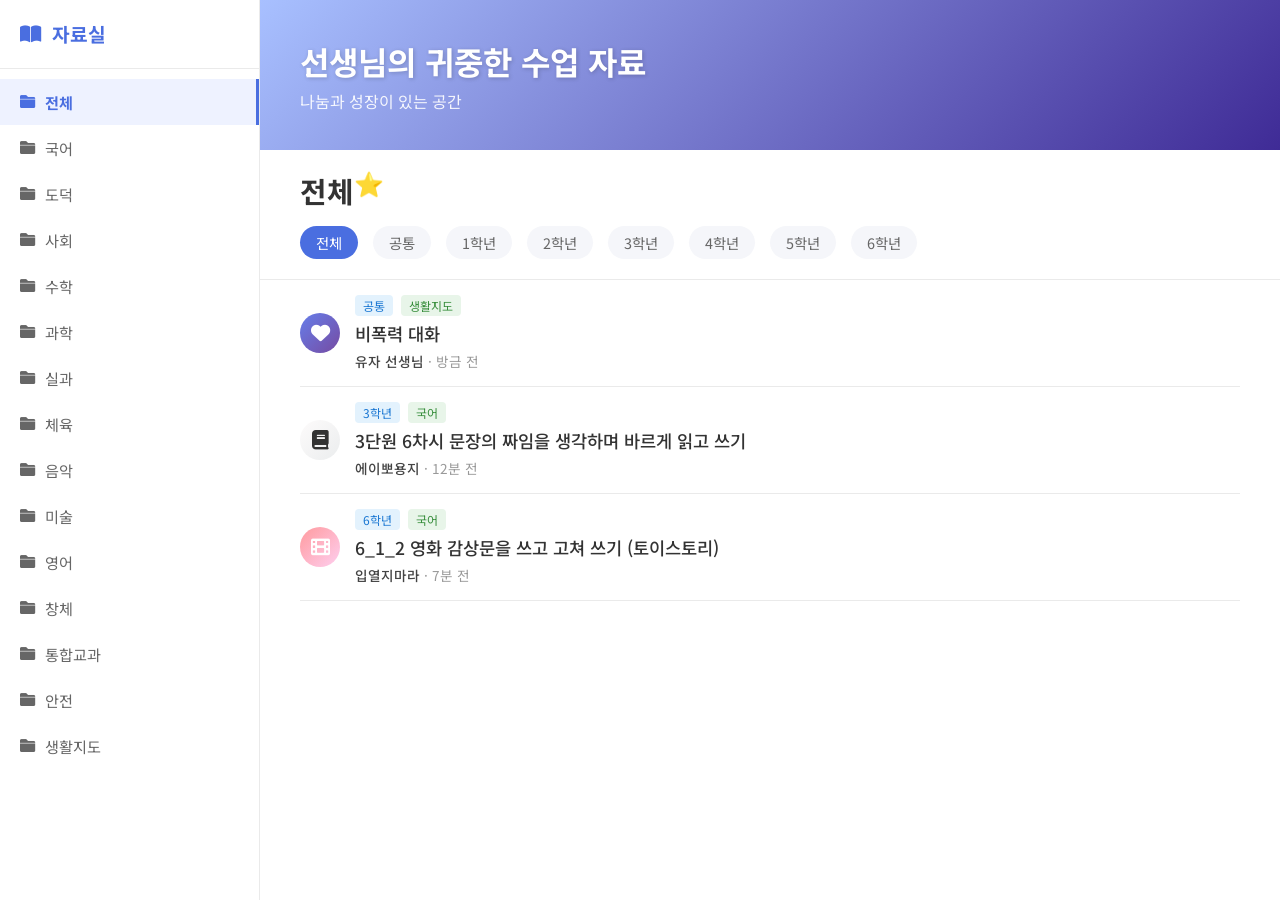
==== index.html @ 3ddcdc1a "Initial commit: Yuja Lesson Collection structure and styles" ====
<!DOCTYPE html>
<html lang="ko">
<head>
    <meta charset="UTF-8">
    <meta name="viewport" content="width=device-width, initial-scale=1.0">
    <title>Yuja's Lesson Collection</title>
    <link rel="stylesheet" href="style.css">
    <link href="https://cdnjs.cloudflare.com/ajax/libs/font-awesome/6.0.0/css/all.min.css" rel="stylesheet">
    <link href="https://fonts.googleapis.com/css2?family=Noto+Sans+KR:wght@300;400;500;700&display=swap" rel="stylesheet">
</head>
<body>
    <div class="app-container">
        <!-- Sidebar -->
        <aside class="sidebar">
            <div class="sidebar-header">
                <h2><i class="fas fa-book-open"></i> 자료실</h2>
            </div>
            <ul class="nav-menu" id="subject-menu">
                <!-- JavaScript will populate this -->
            </ul>
        </aside>

        <!-- Main Content -->
        <main class="main-content">
            <!-- Top Banner -->
            <div class="top-banner">
                <div class="banner-content">
                    <h1>선생님의 귀중한 수업 자료</h1>
                    <p>나눔과 성장이 있는 공간</p>
                </div>
            </div>

            <div class="content-header">
                <h2 id="current-subject-title">전체</h2>
                <div class="grade-tabs" id="grade-tabs">
                    <!-- JavaScript will populate this -->
                </div>
            </div>

            <!-- Post List -->
            <div class="post-list" id="post-list">
                <!-- Posts will be generated here -->
            </div>
        </main>
    </div>

    <!-- Slideshow Modal -->
    <div id="slideshow-modal" class="modal">
        <div class="modal-content">
            <div class="modal-header">
                <h3 id="modal-title">비폭력 대화</h3>
                <span class="close-btn" id="close-modal">&times;</span>
            </div>
            <div class="modal-body">
                <div class="slideshow-container">
                    <img id="current-slide" src="" alt="Slide">
                    <button class="slide-nav prev" id="prev-slide"><i class="fas fa-chevron-left"></i></button>
                    <button class="slide-nav next" id="next-slide"><i class="fas fa-chevron-right"></i></button>
                    <div class="slide-counter"><span id="slide-current">1</span> / <span id="slide-total">15</span></div>
                </div>
            </div>
            <div class="modal-footer">
                <div class="audio-player">
                    <audio id="lesson-audio" src=""></audio>
                    <button id="play-pause-btn" class="control-btn"><i class="fas fa-play"></i> 재생</button>
                    <div class="progress-bar-container" id="progress-container">
                        <div class="progress-bar" id="progress-bar"></div>
                    </div>
                    <span id="time-display">0:00 / 0:00</span>
                    <select id="speed-control" class="speed-select">
                        <option value="0.5">0.5x</option>
                        <option value="0.75">0.75x</option>
                        <option value="1.0" selected>1.0x (기본)</option>
                        <option value="1.25">1.25x</option>
                        <option value="1.5">1.5x</option>
                        <option value="2.0">2.0x</option>
                    </select>
                    <button id="fullscreen-btn" class="control-btn secondary" title="전체화면"><i class="fas fa-expand"></i></button>
                </div>
            </div>
        </div>
    </div>

    <script src="app.js"></script>
</body>
</html>
---- style.css ----
:root {
    --primary-color: #4a6ee0;
    --primary-light: #eef2ff;
    --text-color: #333;
    --text-light: #666;
    --bg-color: #f5f6fa;
    --sidebar-bg: #ffffff;
    --border-color: #eaeaea;
    --hover-bg: #f8f9fa;
    --yellow-highlight: #ffc107;
}

* {
    box-sizing: border-box;
    margin: 0;
    padding: 0;
    font-family: 'Noto Sans KR', sans-serif;
}

body {
    background-color: var(--bg-color);
    color: var(--text-color);
    overflow-x: hidden;
}

.app-container {
    display: flex;
    height: 100vh;
}

/* Sidebar Styling */
.sidebar {
    width: 260px;
    background-color: var(--sidebar-bg);
    border-right: 1px solid var(--border-color);
    display: flex;
    flex-direction: column;
    overflow-y: auto;
}

.sidebar-header {
    padding: 20px;
    border-bottom: 1px solid var(--border-color);
}

.sidebar-header h2 {
    font-size: 1.2rem;
    color: var(--primary-color);
    display: flex;
    align-items: center;
    gap: 10px;
}

.nav-menu {
    list-style: none;
    padding: 10px 0;
}

.nav-item {
    padding: 12px 20px;
    cursor: pointer;
    font-size: 0.95rem;
    color: var(--text-light);
    transition: all 0.2s;
    display: flex;
    align-items: center;
    gap: 10px;
}

.nav-item:hover {
    background-color: var(--hover-bg);
    color: var(--primary-color);
}

.nav-item.active {
    color: var(--primary-color);
    font-weight: 700;
    background-color: var(--primary-light);
    border-right: 3px solid var(--primary-color);
}

/* Main Content Styling */
.main-content {
    flex: 1;
    display: flex;
    flex-direction: column;
    overflow-y: auto;
    background-color: #ffffff;
}

.top-banner {
    height: 150px;
    background: linear-gradient(135deg, #a8c0ff 0%, #3f2b96 100%);
    position: relative;
    display: flex;
    align-items: center;
    padding: 0 40px;
}

.banner-content h1 {
    color: white;
    font-size: 2rem;
    text-shadow: 1px 1px 4px rgba(0,0,0,0.2);
}

.banner-content p {
    color: rgba(255,255,255,0.9);
    margin-top: 5px;
}

.content-header {
    padding: 20px 40px;
    border-bottom: 1px solid var(--border-color);
}

.content-header h2 {
    font-size: 1.8rem;
    margin-bottom: 15px;
    display: inline-block;
    position: relative;
}

.content-header h2::after {
    content: "⭐";
    position: absolute;
    right: -30px;
    top: -5px;
    font-size: 1.5rem;
    color: var(--yellow-highlight);
}

.grade-tabs {
    display: flex;
    gap: 15px;
    flex-wrap: wrap;
}

.tab-item {
    padding: 6px 16px;
    background-color: var(--bg-color);
    border-radius: 20px;
    font-size: 0.9rem;
    color: var(--text-light);
    cursor: pointer;
    transition: all 0.2s;
}

.tab-item:hover {
    background-color: #e0e0e0;
}

.tab-item.active {
    background-color: var(--primary-color);
    color: white;
}

/* Post List Styling */
.post-list {
    padding: 0 40px 40px 40px;
}

.post-card {
    display: flex;
    align-items: center;
    padding: 15px 0;
    border-bottom: 1px solid var(--border-color);
    cursor: pointer;
    transition: transform 0.2s, background-color 0.2s;
}

.post-card:hover {
    background-color: #fcfcfc;
    transform: translateX(5px);
}

.post-icon {
    width: 40px;
    height: 40px;
    border-radius: 50%;
    background: linear-gradient(135deg, #ff9a9e 0%, #fecfef 99%, #fecfef 100%);
    display: flex;
    justify-content: center;
    align-items: center;
    color: white;
    font-size: 1.2rem;
    margin-right: 15px;
    flex-shrink: 0;
}

.post-content {
    flex: 1;
}

.post-badges {
    display: flex;
    gap: 8px;
    margin-bottom: 5px;
}

.badge {
    font-size: 0.75rem;
    padding: 2px 8px;
    border-radius: 4px;
    background-color: #eee;
    color: #555;
}

.badge.grade { background-color: #e3f2fd; color: #1976d2; }
.badge.subject { background-color: #e8f5e9; color: #388e3c; }

.post-title {
    font-size: 1.1rem;
    font-weight: 500;
    margin-bottom: 5px;
}

.post-meta {
    font-size: 0.85rem;
    color: #999;
}

/* Modal Styling */
.modal {
    display: none;
    position: fixed;
    top: 0; left: 0; width: 100%; height: 100%;
    background-color: rgba(0,0,0,0.8);
    z-index: 1000;
    justify-content: center;
    align-items: center;
    opacity: 0;
    transition: opacity 0.3s;
}

.modal.show {
    opacity: 1;
}

.modal-content {
    width: 90%;
    max-width: 1000px;
    background-color: white;
    border-radius: 12px;
    overflow: hidden;
    display: flex;
    flex-direction: column;
    box-shadow: 0 10px 30px rgba(0,0,0,0.5);
    transform: scale(0.9);
    transition: transform 0.3s cubic-bezier(0.175, 0.885, 0.32, 1.275);
}

.modal.show .modal-content {
    transform: scale(1);
}

.modal-header {
    padding: 15px 20px;
    background-color: var(--primary-color);
    color: white;
    display: flex;
    justify-content: space-between;
    align-items: center;
}

.modal-header h3 {
    font-size: 1.2rem;
    margin: 0;
}

.close-btn {
    font-size: 1.5rem;
    cursor: pointer;
}

.modal-body {
    padding: 20px;
    background-color: #1a1a1a;
    display: flex;
    justify-content: center;
    position: relative;
    min-height: 500px;
}

.slideshow-container {
    position: relative;
    width: 100%;
    max-width: 800px;
    display: flex;
    justify-content: center;
    align-items: center;
}

.slideshow-container img {
    max-width: 100%;
    max-height: 500px;
    object-fit: contain;
    border-radius: 8px;
    box-shadow: 0 4px 15px rgba(0,0,0,0.3);
}

.slide-nav {
    position: absolute;
    top: 50%;
    transform: translateY(-50%);
    background: rgba(255,255,255,0.2);
    border: none;
    color: white;
    width: 50px;
    height: 50px;
    border-radius: 50%;
    font-size: 1.5rem;
    cursor: pointer;
    transition: background 0.2s;
    display: flex;
    justify-content: center;
    align-items: center;
}

.slide-nav:hover {
    background: rgba(255,255,255,0.5);
}

.slide-nav.prev { left: 10px; }
.slide-nav.next { right: 10px; }

.slide-counter {
    position: absolute;
    bottom: -15px;
    right: 0;
    color: #ccc;
    font-size: 0.9rem;
}

.modal-footer {
    padding: 20px;
    background-color: #f9f9f9;
}

.audio-player {
    display: flex;
    align-items: center;
    gap: 15px;
    width: 100%;
    max-width: 800px;
    margin: 0 auto;
}

.control-btn {
    padding: 10px 20px;
    background-color: var(--primary-color);
    color: white;
    border: none;
    border-radius: 20px;
    cursor: pointer;
    font-weight: 500;
    display: flex;
    align-items: center;
    gap: 8px;
    transition: background-color 0.2s;
}

.control-btn:hover { background-color: #385bb5; }
.control-btn.secondary { background-color: #6c757d; padding: 10px; border-radius: 8px; }
.control-btn.secondary:hover { background-color: #5a6268; }

.modal-body:fullscreen {
    padding: 0;
    background-color: black;
    display: flex;
    justify-content: center;
    align-items: center;
}
.modal-body:fullscreen .slideshow-container {
    max-width: none;
    height: 100vh;
}
.modal-body:fullscreen .slideshow-container img {
    max-height: 100vh;
    border-radius: 0;
}

.progress-bar-container {
    flex: 1;
    height: 8px;
    background-color: #ddd;
    border-radius: 4px;
    cursor: pointer;
    position: relative;
}

.progress-bar {
    height: 100%;
    background-color: var(--primary-color);
    border-radius: 4px;
    width: 0%;
    pointer-events: none;
}

#time-display {
    font-size: 0.85rem;
    color: var(--text-light);
    min-width: 80px;
    text-align: right;
}

.speed-select {
    padding: 8px;
    border-radius: 4px;
    border: 1px solid #ddd;
    background-color: white;
    font-size: 0.9rem;
    cursor: pointer;
}
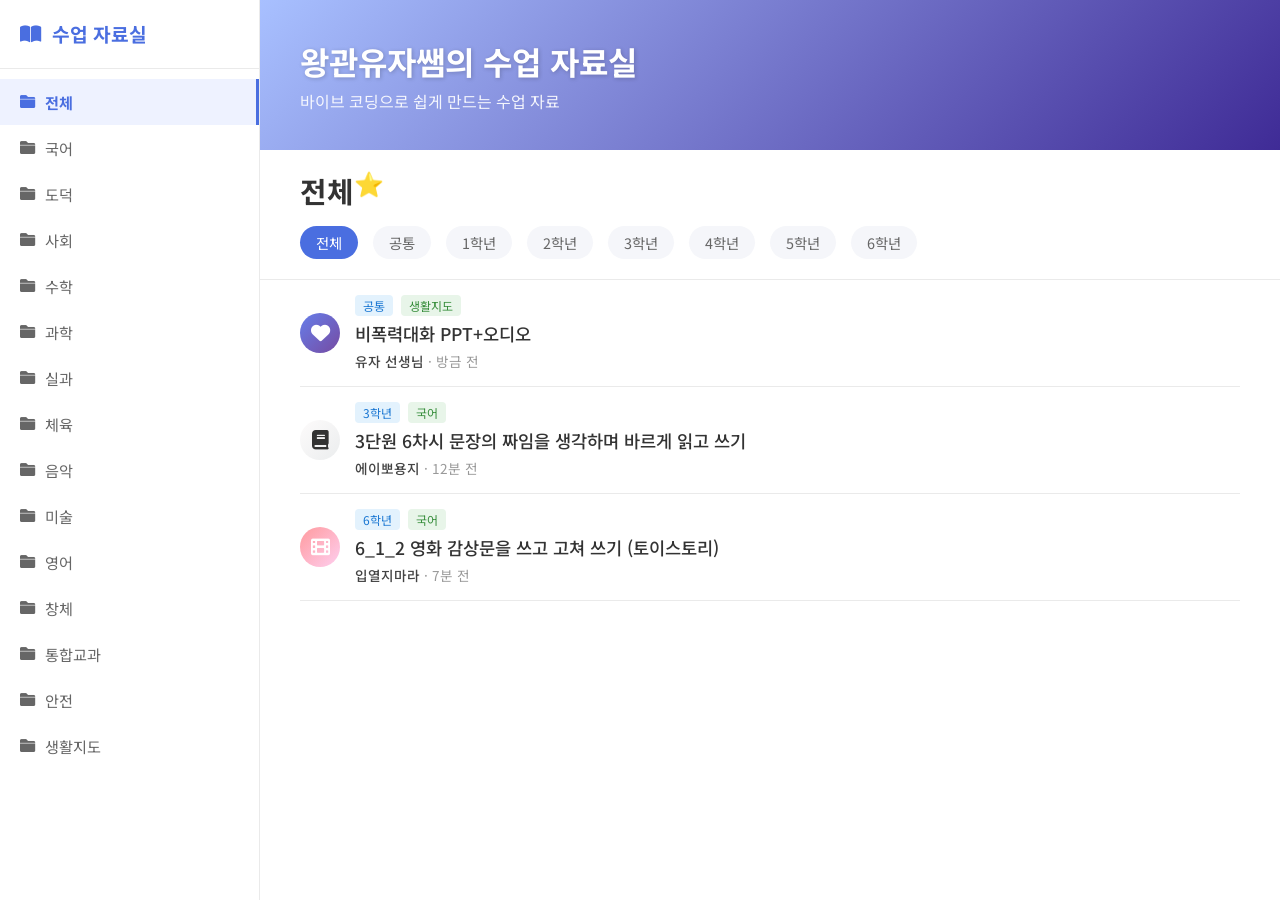
==== commit 081cfe32: "2" ====
--- a/index.html
+++ b/index.html
@@ -1,19 +1,22 @@
 <!DOCTYPE html>
 <html lang="ko">
+
 <head>
     <meta charset="UTF-8">
     <meta name="viewport" content="width=device-width, initial-scale=1.0">
     <title>Yuja's Lesson Collection</title>
     <link rel="stylesheet" href="style.css">
     <link href="https://cdnjs.cloudflare.com/ajax/libs/font-awesome/6.0.0/css/all.min.css" rel="stylesheet">
-    <link href="https://fonts.googleapis.com/css2?family=Noto+Sans+KR:wght@300;400;500;700&display=swap" rel="stylesheet">
+    <link href="https://fonts.googleapis.com/css2?family=Noto+Sans+KR:wght@300;400;500;700&display=swap"
+        rel="stylesheet">
 </head>
+
 <body>
     <div class="app-container">
         <!-- Sidebar -->
         <aside class="sidebar">
             <div class="sidebar-header">
-                <h2><i class="fas fa-book-open"></i> 자료실</h2>
+                <h2><i class="fas fa-book-open"></i> 수업 자료실</h2>
             </div>
             <ul class="nav-menu" id="subject-menu">
                 <!-- JavaScript will populate this -->
@@ -25,62 +28,65 @@
             <!-- Top Banner -->
             <div class="top-banner">
                 <div class="banner-content">
-                    <h1>선생님의 귀중한 수업 자료</h1>
-                    <p>나눔과 성장이 있는 공간</p>
+                    <h1>왕관유자쌤의 수업 자료실</h1>
+                    <p>바이브 코딩으로 쉽게 만드는 수업 자료</p>
                 </div>
             </div>
 
-            <div class="content-header">
-                <h2 id="current-subject-title">전체</h2>
-                <div class="grade-tabs" id="grade-tabs">
-                    <!-- JavaScript will populate this -->
+            <!-- Post List View -->
+            <div id="post-list-view">
+                <div class="content-header">
+                    <h2 id="current-subject-title">전체</h2>
+                    <div class="grade-tabs" id="grade-tabs">
+                        <!-- JavaScript will populate this -->
+                    </div>
+                </div>
+                <div class="post-list" id="post-list">
+                    <!-- Posts will be generated here -->
                 </div>
             </div>
 
-            <!-- Post List -->
-            <div class="post-list" id="post-list">
-                <!-- Posts will be generated here -->
+            <!-- Single Post View -->
+            <div id="post-detail-view" style="display: none;">
+                <div class="detail-header">
+                    <button id="back-to-list" class="back-btn"><i class="fas fa-arrow-left"></i> 목록으로</button>
+                    <h2 id="detail-title">게시글 제목</h2>
+                    <div class="detail-meta" id="detail-meta">학년 · 과목 · 작성자</div>
+                </div>
+                <div class="detail-body">
+                    <div id="detail-text" class="detail-text">본문 내용이 여기에 들어갑니다.</div>
+
+                    <!-- Media Area (Conditional) -->
+                    <div id="media-container" class="media-container">
+                        <!-- Slideshow, Video, or Image will be injected here -->
+                    </div>
+                </div>
+
+                <!-- Floating Audio Player (Specific for Slideshow with Audio) -->
+                <div id="floating-audio-player" class="floating-audio" style="display: none;">
+                    <div class="audio-player small">
+                        <audio id="lesson-audio" src=""></audio>
+                        <button id="play-pause-btn" class="control-btn mini"><i class="fas fa-play"></i></button>
+                        <div class="progress-bar-container" id="progress-container">
+                            <div class="progress-bar" id="progress-bar"></div>
+                        </div>
+                        <select id="speed-control" class="speed-select mini">
+                            <option value="0.5">0.5x</option>
+                            <option value="1.0" selected>1.0x</option>
+                            <option value="1.5">1.5x</option>
+                            <option value="2.0">2.0x</option>
+                        </select>
+                        <button id="fullscreen-btn" class="control-btn mini secondary"><i
+                                class="fas fa-expand"></i></button>
+                    </div>
+                </div>
             </div>
         </main>
     </div>
 
-    <!-- Slideshow Modal -->
-    <div id="slideshow-modal" class="modal">
-        <div class="modal-content">
-            <div class="modal-header">
-                <h3 id="modal-title">비폭력 대화</h3>
-                <span class="close-btn" id="close-modal">&times;</span>
-            </div>
-            <div class="modal-body">
-                <div class="slideshow-container">
-                    <img id="current-slide" src="" alt="Slide">
-                    <button class="slide-nav prev" id="prev-slide"><i class="fas fa-chevron-left"></i></button>
-                    <button class="slide-nav next" id="next-slide"><i class="fas fa-chevron-right"></i></button>
-                    <div class="slide-counter"><span id="slide-current">1</span> / <span id="slide-total">15</span></div>
-                </div>
-            </div>
-            <div class="modal-footer">
-                <div class="audio-player">
-                    <audio id="lesson-audio" src=""></audio>
-                    <button id="play-pause-btn" class="control-btn"><i class="fas fa-play"></i> 재생</button>
-                    <div class="progress-bar-container" id="progress-container">
-                        <div class="progress-bar" id="progress-bar"></div>
-                    </div>
-                    <span id="time-display">0:00 / 0:00</span>
-                    <select id="speed-control" class="speed-select">
-                        <option value="0.5">0.5x</option>
-                        <option value="0.75">0.75x</option>
-                        <option value="1.0" selected>1.0x (기본)</option>
-                        <option value="1.25">1.25x</option>
-                        <option value="1.5">1.5x</option>
-                        <option value="2.0">2.0x</option>
-                    </select>
-                    <button id="fullscreen-btn" class="control-btn secondary" title="전체화면"><i class="fas fa-expand"></i></button>
-                </div>
-            </div>
-        </div>
-    </div>
+
 
     <script src="app.js"></script>
 </body>
-</html>
+
+</html>
--- a/style.css
+++ b/style.css
@@ -219,83 +219,107 @@
     color: #999;
 }
 
-/* Modal Styling */
-.modal {
-    display: none;
-    position: fixed;
-    top: 0; left: 0; width: 100%; height: 100%;
-    background-color: rgba(0,0,0,0.8);
-    z-index: 1000;
-    justify-content: center;
-    align-items: center;
-    opacity: 0;
-    transition: opacity 0.3s;
-}
-
-.modal.show {
-    opacity: 1;
-}
-
-.modal-content {
-    width: 90%;
-    max-width: 1000px;
-    background-color: white;
+/* Single Post Detail View */
+.detail-header {
+    padding: 30px 40px 20px;
+    border-bottom: 1px solid var(--border-color);
+}
+
+.back-btn {
+    border: none;
+    background: none;
+    color: var(--primary-color);
+    font-size: 0.9rem;
+    cursor: pointer;
+    padding: 0;
+    margin-bottom: 15px;
+    display: flex;
+    align-items: center;
+    gap: 5px;
+}
+
+#detail-title {
+    font-size: 1.8rem;
+    margin-bottom: 5px;
+}
+
+.detail-meta {
+    font-size: 0.9rem;
+    color: var(--text-light);
+}
+
+.detail-body {
+    padding: 30px 40px;
+}
+
+.detail-text {
+    font-size: 1.1rem;
+    line-height: 1.6;
+    margin-bottom: 30px;
+    white-space: pre-line;
+}
+
+.media-container {
+    background-color: #f0f0f0;
     border-radius: 12px;
     overflow: hidden;
-    display: flex;
-    flex-direction: column;
-    box-shadow: 0 10px 30px rgba(0,0,0,0.5);
-    transform: scale(0.9);
-    transition: transform 0.3s cubic-bezier(0.175, 0.885, 0.32, 1.275);
-}
-
-.modal.show .modal-content {
-    transform: scale(1);
-}
-
-.modal-header {
-    padding: 15px 20px;
-    background-color: var(--primary-color);
-    color: white;
-    display: flex;
-    justify-content: space-between;
-    align-items: center;
-}
-
-.modal-header h3 {
-    font-size: 1.2rem;
-    margin: 0;
-}
-
-.close-btn {
-    font-size: 1.5rem;
-    cursor: pointer;
-}
-
-.modal-body {
-    padding: 20px;
-    background-color: #1a1a1a;
-    display: flex;
-    justify-content: center;
     position: relative;
-    min-height: 500px;
+    min-height: 400px;
+    display: flex;
+    justify-content: center;
+    align-items: center;
 }
 
 .slideshow-container {
     position: relative;
     width: 100%;
-    max-width: 800px;
-    display: flex;
-    justify-content: center;
-    align-items: center;
+    height: 100%;
+    display: flex;
+    justify-content: center;
+    align-items: center;
+    background-color: #000;
 }
 
 .slideshow-container img {
     max-width: 100%;
-    max-height: 500px;
+    max-height: 600px;
     object-fit: contain;
-    border-radius: 8px;
-    box-shadow: 0 4px 15px rgba(0,0,0,0.3);
+}
+
+/* Floating Audio Player Layout */
+.floating-audio {
+    position: sticky;
+    bottom: 20px;
+    left: 50%;
+    transform: translateX(0);
+    z-index: 100;
+    padding: 0 40px;
+    margin-top: 20px;
+}
+
+.audio-player.small {
+    background-color: rgba(255, 255, 255, 0.9);
+    backdrop-filter: blur(10px);
+    border: 1px solid var(--border-color);
+    border-radius: 50px;
+    padding: 10px 20px;
+    box-shadow: 0 5px 15px rgba(0,0,0,0.1);
+    width: 100%;
+    max-width: 600px;
+    margin: 0 auto;
+}
+
+.control-btn.mini {
+    padding: 8px;
+    width: 35px;
+    height: 35px;
+    border-radius: 50%;
+    justify-content: center;
+}
+
+.speed-select.mini {
+    padding: 4px;
+    font-size: 0.75rem;
 }
 
 .slide-nav {
@@ -363,20 +387,31 @@
 .control-btn.secondary { background-color: #6c757d; padding: 10px; border-radius: 8px; }
 .control-btn.secondary:hover { background-color: #5a6268; }
 
-.modal-body:fullscreen {
+.media-container:fullscreen {
     padding: 0;
     background-color: black;
     display: flex;
     justify-content: center;
     align-items: center;
 }
-.modal-body:fullscreen .slideshow-container {
+.media-container:fullscreen .slideshow-container {
     max-width: none;
     height: 100vh;
 }
-.modal-body:fullscreen .slideshow-container img {
+.media-container:fullscreen .slideshow-container img {
     max-height: 100vh;
     border-radius: 0;
+}
+
+/* Show audio controls in fullscreen if they are floating */
+.media-container:fullscreen + .floating-audio {
+    position: fixed;
+    bottom: 30px;
+    right: 30px;
+    left: auto;
+    transform: none;
+    width: 400px;
+    z-index: 2147483647; /* Top of everything */
 }
 
 .progress-bar-container {
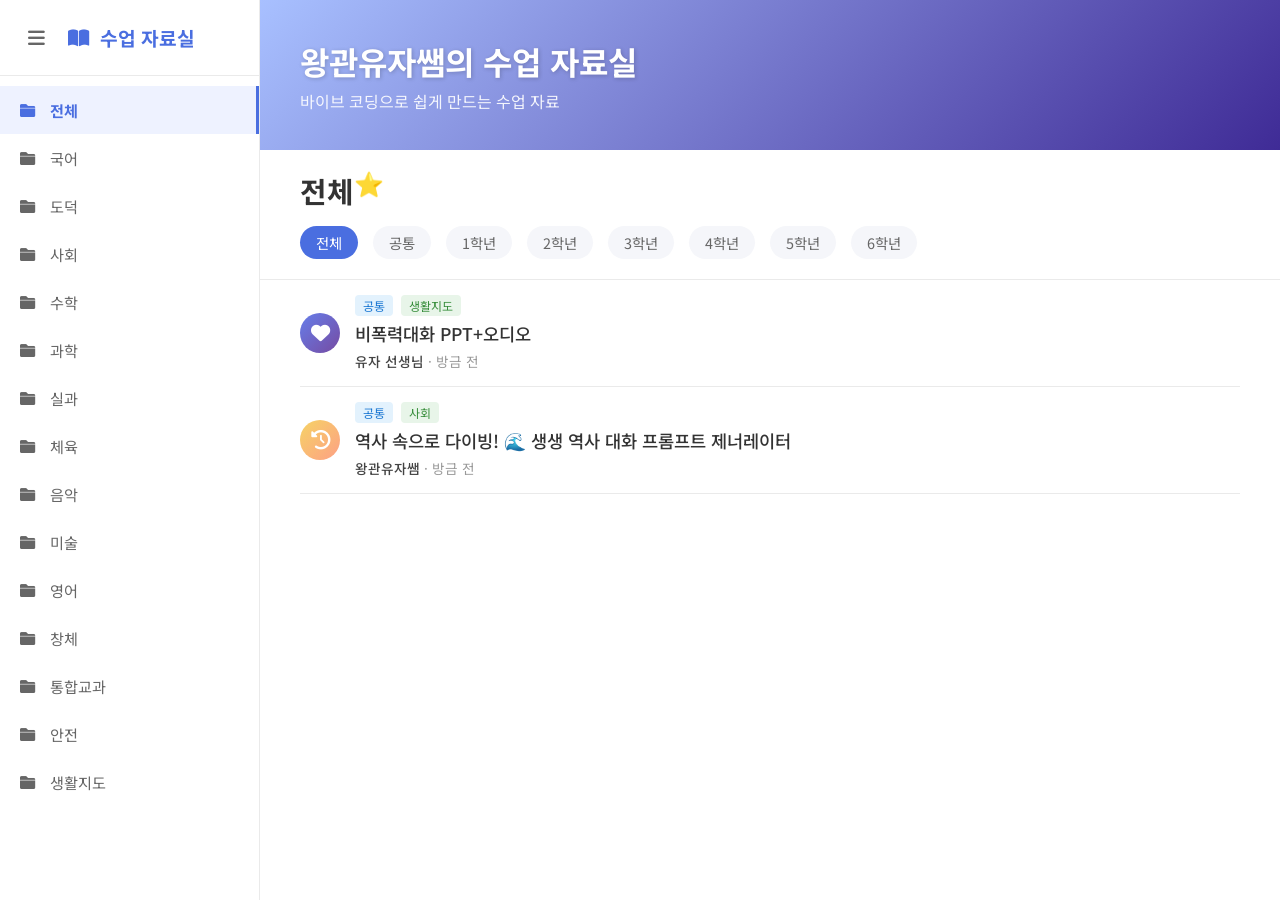
==== commit 1a75c97e: "44" ====
--- a/index.html
+++ b/index.html
@@ -16,7 +16,8 @@
         <!-- Sidebar -->
         <aside class="sidebar">
             <div class="sidebar-header">
-                <h2><i class="fas fa-book-open"></i> 수업 자료실</h2>
+                <button id="sidebar-toggle" class="sidebar-toggle"><i class="fas fa-bars"></i></button>
+                <h2 class="sidebar-title"><i class="fas fa-book-open"></i> <span>수업 자료실</span></h2>
             </div>
             <ul class="nav-menu" id="subject-menu">
                 <!-- JavaScript will populate this -->
@@ -55,29 +56,14 @@
                 </div>
                 <div class="detail-body">
                     <div id="detail-text" class="detail-text">본문 내용이 여기에 들어갑니다.</div>
-
+                    
                     <!-- Media Area (Conditional) -->
                     <div id="media-container" class="media-container">
                         <!-- Slideshow, Video, or Image will be injected here -->
-                    </div>
-                </div>
-
-                <!-- Floating Audio Player (Specific for Slideshow with Audio) -->
-                <div id="floating-audio-player" class="floating-audio" style="display: none;">
-                    <div class="audio-player small">
-                        <audio id="lesson-audio" src=""></audio>
-                        <button id="play-pause-btn" class="control-btn mini"><i class="fas fa-play"></i></button>
-                        <div class="progress-bar-container" id="progress-container">
-                            <div class="progress-bar" id="progress-bar"></div>
+                        
+                        <!-- Audio Player Container -->
+                        <div id="floating-audio-player" class="floating-audio" style="display: none;">
                         </div>
-                        <select id="speed-control" class="speed-select mini">
-                            <option value="0.5">0.5x</option>
-                            <option value="1.0" selected>1.0x</option>
-                            <option value="1.5">1.5x</option>
-                            <option value="2.0">2.0x</option>
-                        </select>
-                        <button id="fullscreen-btn" class="control-btn mini secondary"><i
-                                class="fas fa-expand"></i></button>
                     </div>
                 </div>
             </div>
--- a/style.css
+++ b/style.css
@@ -36,19 +36,56 @@
     display: flex;
     flex-direction: column;
     overflow-y: auto;
+    overflow-x: hidden;
+    transition: width 0.3s cubic-bezier(0.4, 0, 0.2, 1);
+}
+
+.sidebar.collapsed {
+    width: 72px;
 }
 
 .sidebar-header {
     padding: 20px;
     border-bottom: 1px solid var(--border-color);
-}
-
-.sidebar-header h2 {
+    display: flex;
+    align-items: center;
+    gap: 15px;
+}
+
+.sidebar-toggle {
+    background: none;
+    border: none;
+    cursor: pointer;
+    font-size: 1.2rem;
+    color: var(--text-light);
+    padding: 8px;
+    border-radius: 8px;
+    display: flex;
+    align-items: center;
+    justify-content: center;
+    transition: background-color 0.2s, color 0.2s;
+    min-width: 32px;
+}
+
+.sidebar-toggle:hover {
+    background-color: var(--hover-bg);
+    color: var(--primary-color);
+}
+
+.sidebar-title {
     font-size: 1.2rem;
     color: var(--primary-color);
     display: flex;
     align-items: center;
     gap: 10px;
+    white-space: nowrap;
+    transition: opacity 0.2s ease, transform 0.2s ease;
+}
+
+.sidebar.collapsed .sidebar-title {
+    opacity: 0;
+    pointer-events: none;
+    transform: translateX(-10px);
 }
 
 .nav-menu {
@@ -64,7 +101,23 @@
     transition: all 0.2s;
     display: flex;
     align-items: center;
-    gap: 10px;
+    gap: 15px; /* Increased gap for icon separation */
+    white-space: nowrap;
+    min-height: 48px;
+}
+
+.sidebar.collapsed .nav-item {
+    justify-content: center; /* Center icons in collapsed view if needed, but keeping padding 20 is okay */
+}
+
+.sidebar.collapsed .nav-item span {
+    display: none;
+}
+
+.sidebar.collapsed .nav-item i {
+    font-size: 1.1rem;
+    min-width: 24px;
+    text-align: center;
 }
 
 .nav-item:hover {
@@ -264,20 +317,22 @@
     border-radius: 12px;
     overflow: hidden;
     position: relative;
-    min-height: 400px;
-    display: flex;
-    justify-content: center;
-    align-items: center;
+    width: 60%; /* 절반 정도로 줄임 */
+    min-height: 300px; /* 높이도 조정 */
+    margin: 20px 0;
+    display: flex;
+    flex-direction: column;
 }
 
 .slideshow-container {
     position: relative;
     width: 100%;
-    height: 100%;
+    flex: 1;
     display: flex;
     justify-content: center;
     align-items: center;
     background-color: #000;
+    min-height: 300px;
 }
 
 .slideshow-container img {
@@ -286,40 +341,139 @@
     object-fit: contain;
 }
 
-/* Floating Audio Player Layout */
 .floating-audio {
-    position: sticky;
-    bottom: 20px;
-    left: 50%;
-    transform: translateX(0);
+    position: relative; /* 본문에서는 겹치지 않게 상대 위치 */
+    margin-top: 15px;
+    width: 100%;
     z-index: 100;
-    padding: 0 40px;
-    margin-top: 20px;
+    transition: all 0.3s ease;
 }
 
 .audio-player.small {
-    background-color: rgba(255, 255, 255, 0.9);
-    backdrop-filter: blur(10px);
+    background-color: #f8f9fa;
     border: 1px solid var(--border-color);
-    border-radius: 50px;
-    padding: 10px 20px;
-    box-shadow: 0 5px 15px rgba(0,0,0,0.1);
+    border-radius: 12px;
+    padding: 12px 20px;
+    box-shadow: none;
     width: 100%;
-    max-width: 600px;
-    margin: 0 auto;
-}
-
-.control-btn.mini {
-    padding: 8px;
-    width: 35px;
-    height: 35px;
-    border-radius: 50%;
+    display: flex;
+    flex-direction: column;
+    gap: 8px;
+}
+
+.player-header {
+    display: flex;
+    justify-content: flex-start;
+    align-items: center;
+}
+
+.player-filename {
+    font-size: 0.75rem;
+    color: var(--text-light);
+    font-weight: 400;
+}
+
+.player-controls-row {
+    display: flex;
+    align-items: center;
+    gap: 12px;
+    width: 100%;
+}
+
+.expand-btn {
+    position: absolute;
+    top: 20px;
+    right: 20px;
+    z-index: 100;
+    width: 40px;
+    height: 40px;
+    background-color: rgba(255, 255, 255, 0.2);
+    border: none;
+    border-radius: 8px;
+    color: white;
+    cursor: pointer;
+    transition: background 0.2s;
+}
+.expand-btn:hover { background-color: rgba(255, 255, 255, 0.4); }
+
+.speed-container {
+    display: flex;
+    align-items: center;
+    background: #eee;
+    border-radius: 4px;
+    overflow: hidden;
+    height: 30px;
+}
+
+.speed-btn {
+    border: none;
+    background: none;
+    padding: 0 8px;
+    cursor: pointer;
+    font-size: 0.7rem;
+    color: #666;
+    height: 100%;
+}
+
+.speed-btn:hover {
+    background: #e0e0e0;
+}
+
+.speed-input {
+    width: 40px;
+    border: none;
+    background: none;
+    text-align: center;
+    font-size: 0.8rem;
+    font-weight: 600;
+    color: #333;
+    outline: none;
+}
+
+.time-text {
+    font-size: 0.8rem;
+    color: #666;
+    min-width: 45px;
+    text-align: center;
+}
+
+/* Volume Control */
+.volume-control-wrapper {
+    position: relative;
+    display: flex;
+    align-items: center;
+}
+
+.volume-popup {
+    position: absolute;
+    bottom: 100%;
+    right: 0;
+    background: white;
+    border: 1px solid var(--border-color);
+    border-radius: 8px;
+    padding: 10px;
+    box-shadow: 0 4px 15px rgba(0,0,0,0.1);
+    display: flex;
+    align-items: center;
+    gap: 10px;
+    margin-bottom: 10px;
+    flex-direction: row; /* Horizontal as per screenshot */
+    z-index: 1001;
+}
+
+.volume-slider {
+    width: 100px;
+    cursor: pointer;
+    accent-color: var(--primary-color);
+}
+
+.mute-toggle {
+    cursor: pointer;
+    font-size: 0.9rem;
+    color: #444;
+    width: 20px;
+    display: flex;
     justify-content: center;
-}
-
-.speed-select.mini {
-    padding: 4px;
-    font-size: 0.75rem;
 }
 
 .slide-nav {
@@ -403,15 +557,39 @@
     border-radius: 0;
 }
 
-/* Show audio controls in fullscreen if they are floating */
-.media-container:fullscreen + .floating-audio {
+/* Fullscreen States */
+.media-container:fullscreen .floating-audio {
     position: fixed;
-    bottom: 30px;
-    right: 30px;
+    bottom: 20px;
+    right: 20px;
     left: auto;
     transform: none;
-    width: 400px;
-    z-index: 2147483647; /* Top of everything */
+    width: min(800px, 95vw); /* Width increased */
+    display: flex;
+    flex-direction: column;
+    align-items: flex-end;
+}
+
+.media-container:fullscreen .audio-player.small {
+    display: none; /* Hide non-playing ones */
+    background-color: rgba(255, 255, 255, 0.5); /* 50% Translucent */
+    backdrop-filter: blur(8px);
+    border-radius: 40px;
+    box-shadow: 0 10px 30px rgba(0,0,0,0.3);
+    padding: 10px 25px;
+    width: 100%;
+}
+
+.media-container:fullscreen .audio-player.small.active-playing {
+    display: flex; /* Only show active one */
+}
+
+.media-container:fullscreen .floating-audio #fullscreen-btn {
+    display: none;
+}
+
+.media-container:fullscreen .floating-audio #close-fullscreen-btn {
+    display: flex !important;
 }
 
 .progress-bar-container {
@@ -429,6 +607,20 @@
     border-radius: 4px;
     width: 0%;
     pointer-events: none;
+    position: relative;
+}
+
+.progress-thumb {
+    position: absolute;
+    right: -6px;
+    top: 50%;
+    transform: translateY(-50%);
+    width: 12px;
+    height: 12px;
+    background-color: #fff;
+    border: 2px solid var(--primary-color);
+    border-radius: 50%;
+    box-shadow: 0 0 5px rgba(0,0,0,0.3);
 }
 
 #time-display {
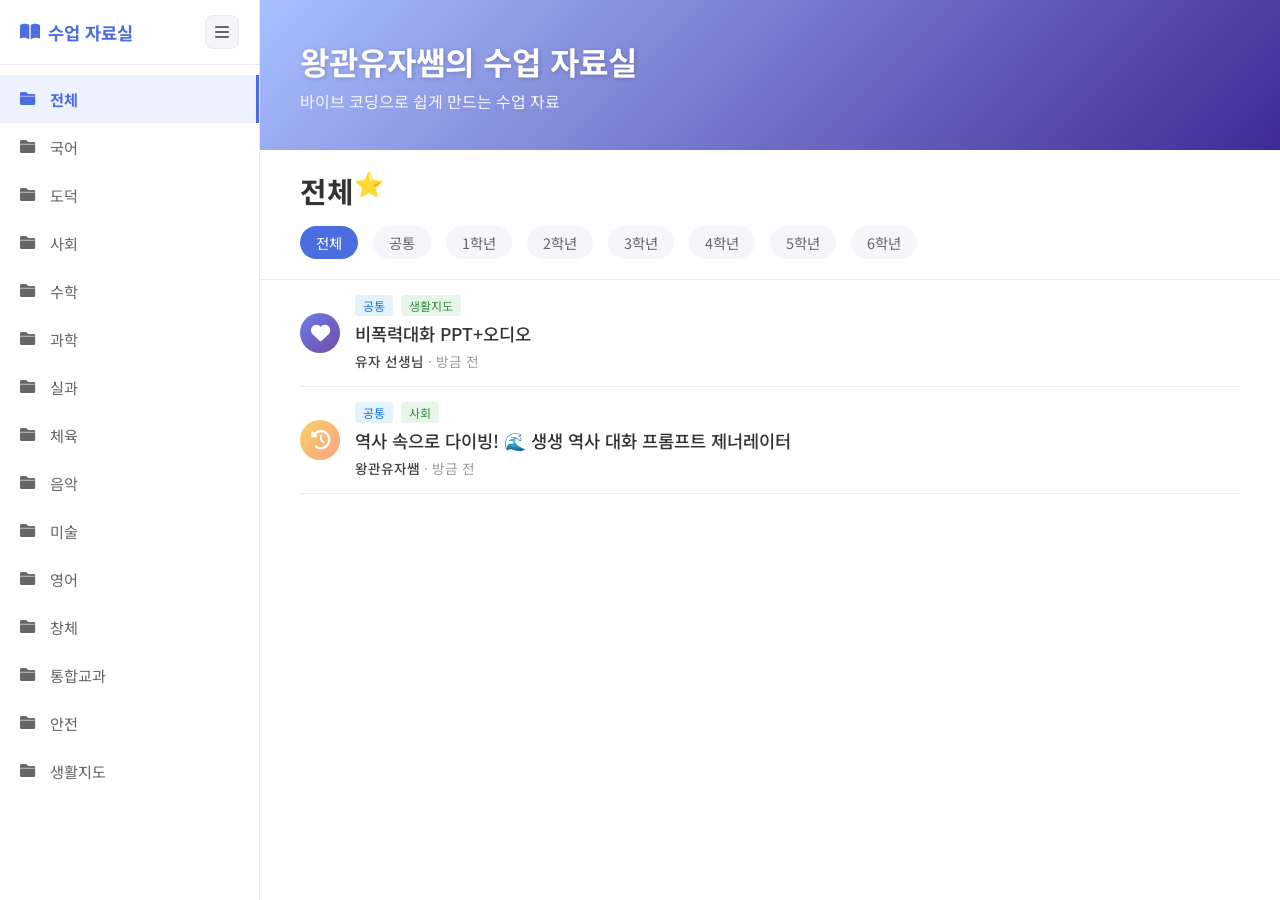
==== commit 2a04b6bf: "55" ====
--- a/index.html
+++ b/index.html
@@ -16,8 +16,8 @@
         <!-- Sidebar -->
         <aside class="sidebar">
             <div class="sidebar-header">
+                <h2 class="sidebar-title"><i class="fas fa-book-open"></i> <span>수업 자료실</span></h2>
                 <button id="sidebar-toggle" class="sidebar-toggle"><i class="fas fa-bars"></i></button>
-                <h2 class="sidebar-title"><i class="fas fa-book-open"></i> <span>수업 자료실</span></h2>
             </div>
             <ul class="nav-menu" id="subject-menu">
                 <!-- JavaScript will populate this -->
--- a/style.css
+++ b/style.css
@@ -45,47 +45,61 @@
 }
 
 .sidebar-header {
-    padding: 20px;
+    padding: 15px 20px;
     border-bottom: 1px solid var(--border-color);
     display: flex;
     align-items: center;
-    gap: 15px;
+    justify-content: space-between;
+    min-height: 64px;
 }
 
 .sidebar-toggle {
-    background: none;
-    border: none;
-    cursor: pointer;
-    font-size: 1.2rem;
+    background: var(--bg-color);
+    border: 1px solid var(--border-color);
+    cursor: pointer;
+    font-size: 1rem;
     color: var(--text-light);
-    padding: 8px;
+    width: 34px;
+    height: 34px;
     border-radius: 8px;
     display: flex;
     align-items: center;
     justify-content: center;
-    transition: background-color 0.2s, color 0.2s;
-    min-width: 32px;
+    transition: all 0.2s cubic-bezier(0.4, 0, 0.2, 1);
+    flex-shrink: 0;
+    z-index: 10;
 }
 
 .sidebar-toggle:hover {
-    background-color: var(--hover-bg);
+    background-color: var(--primary-light);
     color: var(--primary-color);
+    border-color: var(--primary-color);
+    transform: scale(1.05);
 }
 
 .sidebar-title {
-    font-size: 1.2rem;
+    font-size: 1.1rem;
+    font-weight: 700;
     color: var(--primary-color);
     display: flex;
     align-items: center;
-    gap: 10px;
+    gap: 8px;
     white-space: nowrap;
-    transition: opacity 0.2s ease, transform 0.2s ease;
+    transition: opacity 0.2s ease, transform 0.2s ease, width 0.2s ease;
+    overflow: hidden;
 }
 
 .sidebar.collapsed .sidebar-title {
     opacity: 0;
+    width: 0;
     pointer-events: none;
+    margin: 0;
     transform: translateX(-10px);
+}
+
+.sidebar.collapsed .sidebar-header {
+    justify-content: center;
+    padding: 15px 0;
 }
 
 .nav-menu {
